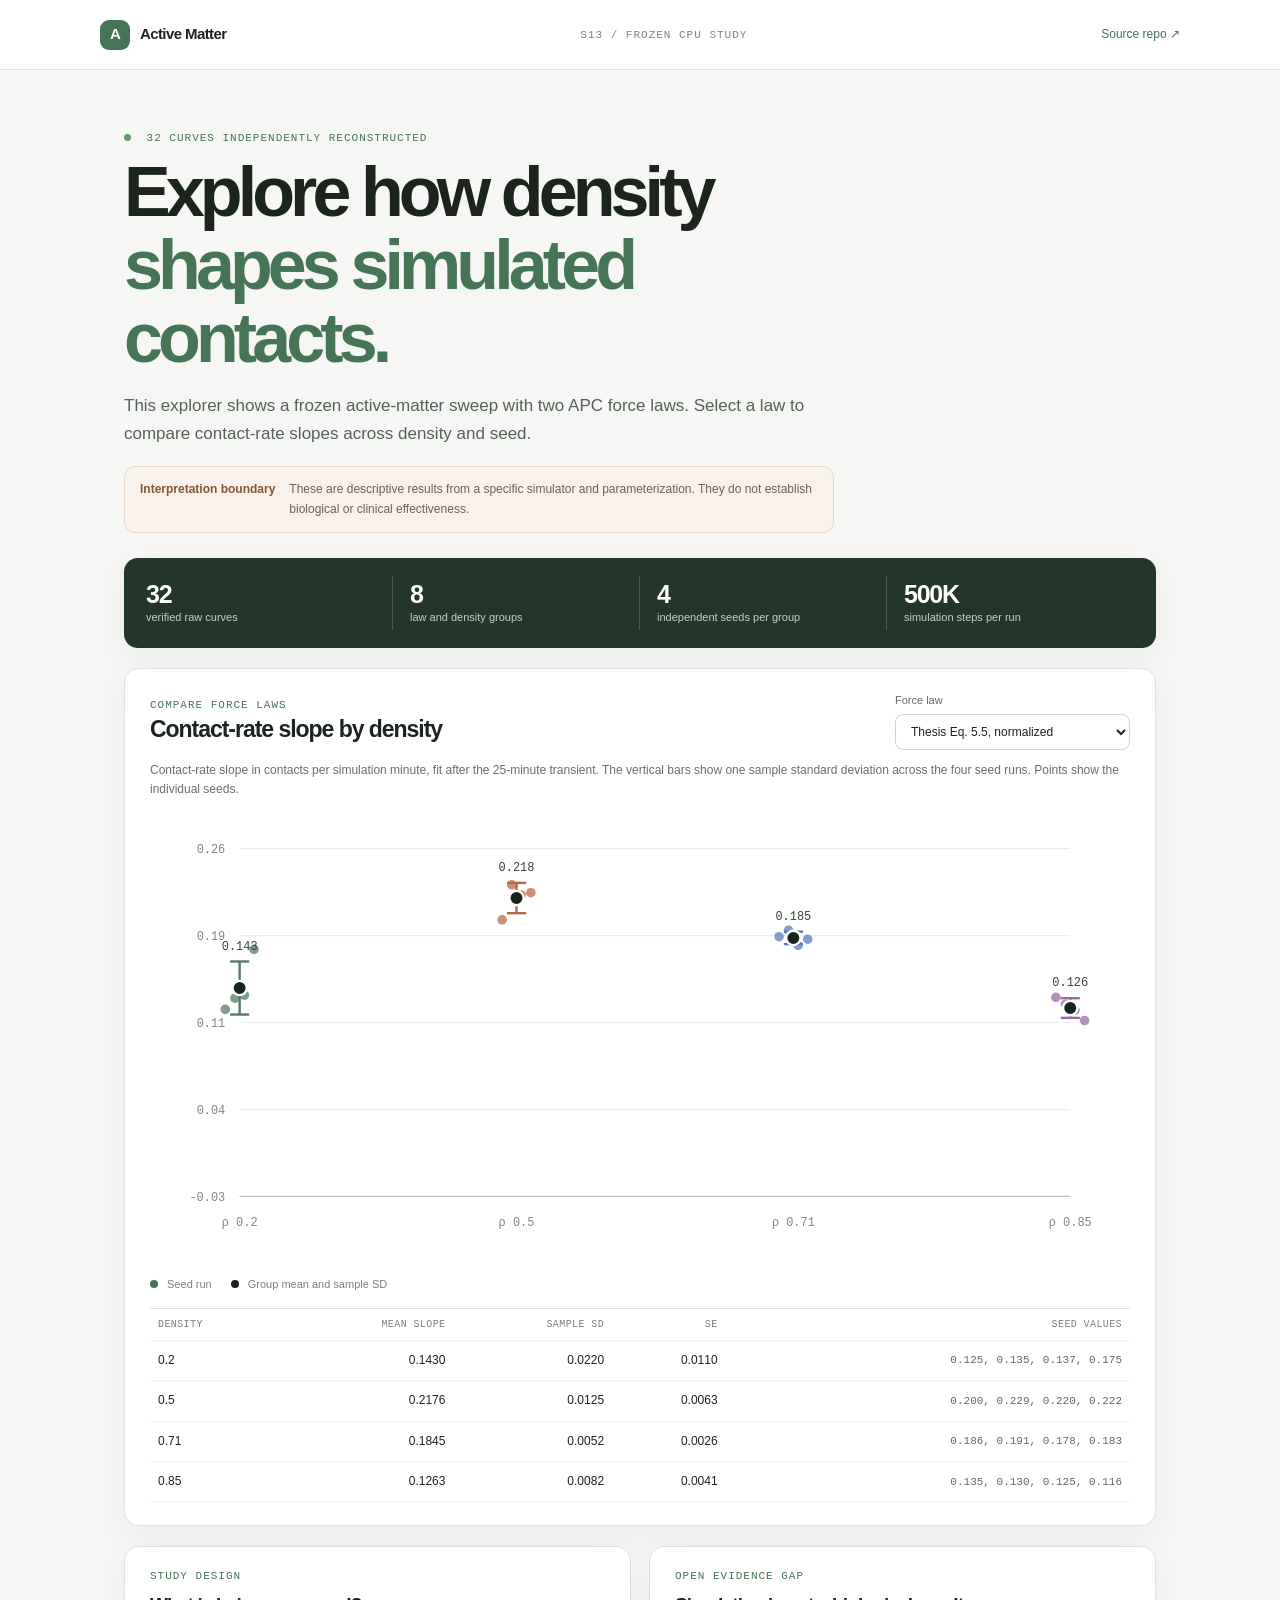
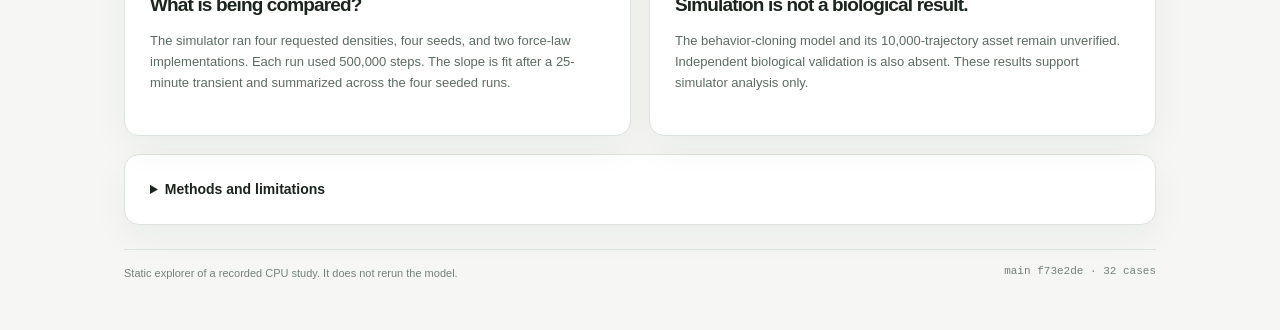
==== demo/index.html @ c91cf6b9 "Add active matter force law demo" ====
<!-- Static explorer for the frozen APC sweep and its independent raw-curve review. -->
<!doctype html>
<html lang="en">
<head>
  <meta charset="utf-8">
  <meta name="viewport" content="width=device-width, initial-scale=1">
  <meta name="description" content="Explore 32 verified active-matter APC simulator runs across two force laws, four densities, and four seeds.">
  <title>Active Matter | APC study explorer</title>
  <link rel="stylesheet" href="./style.css">
  <script src="./app.js" defer></script>
</head>
<body>
  <header class="topbar"><a class="brand" href="#top"><span class="brand-mark">A</span>Active Matter</a><span class="top-label">S13 / FROZEN CPU STUDY</span><a class="repo-link" href="https://github.com/lgoyal6/active-matter" target="_blank" rel="noreferrer">Source repo ↗</a></header>
  <main id="top">
    <section class="hero">
      <p class="eyebrow"><span class="status-dot"></span> 32 curves independently reconstructed</p>
      <h1>Explore how density<br><em>shapes simulated contacts.</em></h1>
      <p class="lede">This explorer shows a frozen active-matter sweep with two APC force laws. Select a law to compare contact-rate slopes across density and seed.</p>
      <div class="notice"><strong>Interpretation boundary</strong><span>These are descriptive results from a specific simulator and parameterization. They do not establish biological or clinical effectiveness.</span></div>
    </section>

    <section class="study-strip"><div><strong id="cases">32</strong><span>verified raw curves</span></div><div><strong id="groups">8</strong><span>law and density groups</span></div><div><strong id="seeds">4</strong><span>independent seeds per group</span></div><div><strong id="steps">500K</strong><span>simulation steps per run</span></div></section>

    <section class="panel explorer">
      <div class="section-head"><div><p class="eyebrow">Compare force laws</p><h2>Contact-rate slope by density</h2></div><label for="law">Force law <select id="law"></select></label></div>
      <p class="chart-note" id="metric-note"></p>
      <div class="chart-scroll"><svg id="density-chart" viewBox="0 0 820 390" role="img" aria-label="Contact-rate slope by density, with four seed points and mean with one standard deviation"></svg></div>
      <div class="legend"><span><i class="seed-point"></i> Seed run</span><span><i class="mean-point"></i> Group mean and sample SD</span></div>
      <div class="table-wrap"><table><thead><tr><th>Density</th><th>Mean slope</th><th>Sample SD</th><th>SE</th><th>Seed values</th></tr></thead><tbody id="density-table"></tbody></table></div>
    </section>

    <section class="grid-two">
      <article class="panel"><p class="eyebrow">Study design</p><h2>What is being compared?</h2><p>The simulator ran four requested densities, four seeds, and two force-law implementations. Each run used 500,000 steps. The slope is fit after a 25-minute transient and summarized across the four seeded runs.</p></article>
      <article class="panel"><p class="eyebrow">Open evidence gap</p><h2>Simulation is not a biological result.</h2><p>The behavior-cloning model and its 10,000-trajectory asset remain unverified. Independent biological validation is also absent. These results support simulator analysis only.</p></article>
    </section>

    <details class="panel methods"><summary>Methods and limitations</summary><ul id="limits"></ul><p class="provenance" id="provenance"></p></details>
    <footer><span>Static explorer of a recorded CPU study. It does not rerun the model.</span><span id="source-ref"></span></footer>
  </main>
</body>
</html>
---- demo/style.css ----
/* Responsive styles for the recorded study explorer.
   Seed runs and group summaries use separate visual marks. */
:root{color-scheme:light;--ink:#1c241e;--muted:#657069;--line:#dce3dd;--paper:#f6f7f4;--card:#fff;--green:#467456;--purple:#6a587c;--rust:#a45d3d;--shadow:0 12px 35px rgba(23,35,30,.05)}
*{box-sizing:border-box}body{margin:0;background:var(--paper);color:var(--ink);font:15px/1.62 -apple-system,BlinkMacSystemFont,'Segoe UI',sans-serif}.topbar{height:70px;padding:0 max(24px,calc((100vw - 1080px)/2));display:flex;justify-content:space-between;align-items:center;border-bottom:1px solid var(--line);background:#ffffffec;position:sticky;top:0;z-index:2;backdrop-filter:blur(12px)}a{color:inherit}.brand{display:flex;align-items:center;gap:10px;text-decoration:none;font-weight:700;letter-spacing:-.04em}.brand-mark{display:grid;place-items:center;width:30px;height:30px;border-radius:9px;background:var(--green);color:white}.top-label,.eyebrow{font:500 11px ui-monospace,SFMono-Regular,Menlo,monospace;letter-spacing:.09em;text-transform:uppercase}.top-label{color:#7a867e}.repo-link{font-size:12px;color:var(--green);text-decoration:none}main{max-width:1080px;margin:auto;padding:62px 24px 46px}.hero{max-width:760px;margin-bottom:25px}.eyebrow{color:var(--green);margin:0 0 12px}.status-dot{display:inline-block;width:7px;height:7px;background:#5f9b6b;border-radius:50%;margin-right:8px}h1{font-size:clamp(42px,6.5vw,70px);line-height:1.04;letter-spacing:-.07em;margin:0 0 18px;font-weight:800}h1 em{font-style:normal;color:var(--green)}.lede{font-size:17px;color:#536158;max-width:690px;margin-bottom:19px}.notice{display:flex;gap:14px;align-items:flex-start;padding:13px 15px;border:1px solid #e5d9cf;border-radius:11px;background:#f9f1eb;font-size:12px;max-width:710px}.notice strong{white-space:nowrap;color:#865437}.notice span{color:#705f53}.study-strip{display:grid;grid-template-columns:repeat(4,1fr);background:#24352a;color:#fff;border-radius:14px;padding:18px 22px;margin-bottom:20px;box-shadow:var(--shadow)}.study-strip div{padding:3px 17px;border-right:1px solid #ffffff30}.study-strip div:first-child{padding-left:0}.study-strip div:last-child{border:0}.study-strip strong,.study-strip span{display:block}.study-strip strong{font-size:25px;line-height:1.2;letter-spacing:-.05em}.study-strip span{font-size:11px;color:#c3d2c7}.panel{background:var(--card);border:1px solid var(--line);border-radius:15px;padding:23px 25px;box-shadow:var(--shadow)}.explorer{margin-bottom:20px}.section-head{display:flex;justify-content:space-between;align-items:flex-end;gap:20px}.section-head .eyebrow{margin-bottom:5px}h2{font-size:23px;line-height:1.2;letter-spacing:-.045em;margin:0 0 6px}.section-head label{font-size:11px;color:var(--muted)}select{display:block;margin-top:4px;min-width:235px;border:1px solid #ccd7cf;border-radius:8px;padding:9px 11px;background:#fff;color:var(--ink);font:inherit;font-size:12px}.chart-note{font-size:12px;color:var(--muted);margin:11px 0 0}.chart-scroll{overflow-x:auto;margin:8px 0 2px}.chart-scroll svg{display:block;width:100%;min-width:600px;height:auto}.grid-line{stroke:#e9eeea;stroke-width:1}.axis-line{stroke:#bdc9c1;stroke-width:1}.axis-label{font:10px ui-monospace,monospace;fill:#7c8981}.sd-line,.sd-cap{stroke-width:2}.seed-dot{opacity:.74}.mean-label{font:10px ui-monospace,monospace;fill:#34453b}.legend{display:flex;gap:19px;flex-wrap:wrap;font-size:11px;color:#77837c;padding:0 0 14px}.seed-point,.mean-point{display:inline-block;width:8px;height:8px;margin-right:6px;border-radius:50%}.seed-point{background:var(--green)}.mean-point{background:#17231e}.table-wrap{overflow-x:auto;border-top:1px solid var(--line)}table{width:100%;border-collapse:collapse;min-width:620px;font-size:12px}th,td{padding:10px 8px;text-align:right;border-bottom:1px solid #edf0ed}th:first-child,td:first-child{text-align:left}th{font:500 10px ui-monospace,monospace;color:#77837c;text-transform:uppercase;letter-spacing:.04em}.seed-values{font:11px ui-monospace,monospace;color:#5d6b62}.grid-two{display:grid;grid-template-columns:1fr 1fr;gap:18px}.grid-two .panel{min-height:190px}.grid-two h2{font-size:19px}.grid-two p:not(.eyebrow){font-size:13px;color:#5d6b62}.methods{margin-top:18px}.methods summary{cursor:pointer;font-weight:700;font-size:14px}.methods ul{padding-left:20px;font-size:12px;color:#5d6b62}.methods li{margin:7px 0}.provenance{font:10px ui-monospace,monospace;color:#78847d;overflow-wrap:anywhere}.methods .provenance{margin:15px 0 0}footer{display:flex;justify-content:space-between;gap:20px;border-top:1px solid var(--line);margin-top:24px;padding-top:15px;font-size:11px;color:#748178}footer span:last-child{font:11px ui-monospace,monospace}@media(max-width:700px){.topbar{padding:0 16px}.top-label{display:none}main{padding:40px 16px 30px}.lede{font-size:15px}.study-strip{grid-template-columns:1fr 1fr;gap:11px;padding:16px}.study-strip div{padding:3px 7px;border:0}.study-strip div:first-child{padding-left:7px}.section-head{align-items:flex-start;flex-direction:column}.panel{padding:19px 16px}.grid-two{grid-template-columns:1fr}.grid-two .panel{min-height:0}.notice{flex-direction:column;gap:2px}footer{flex-direction:column}}
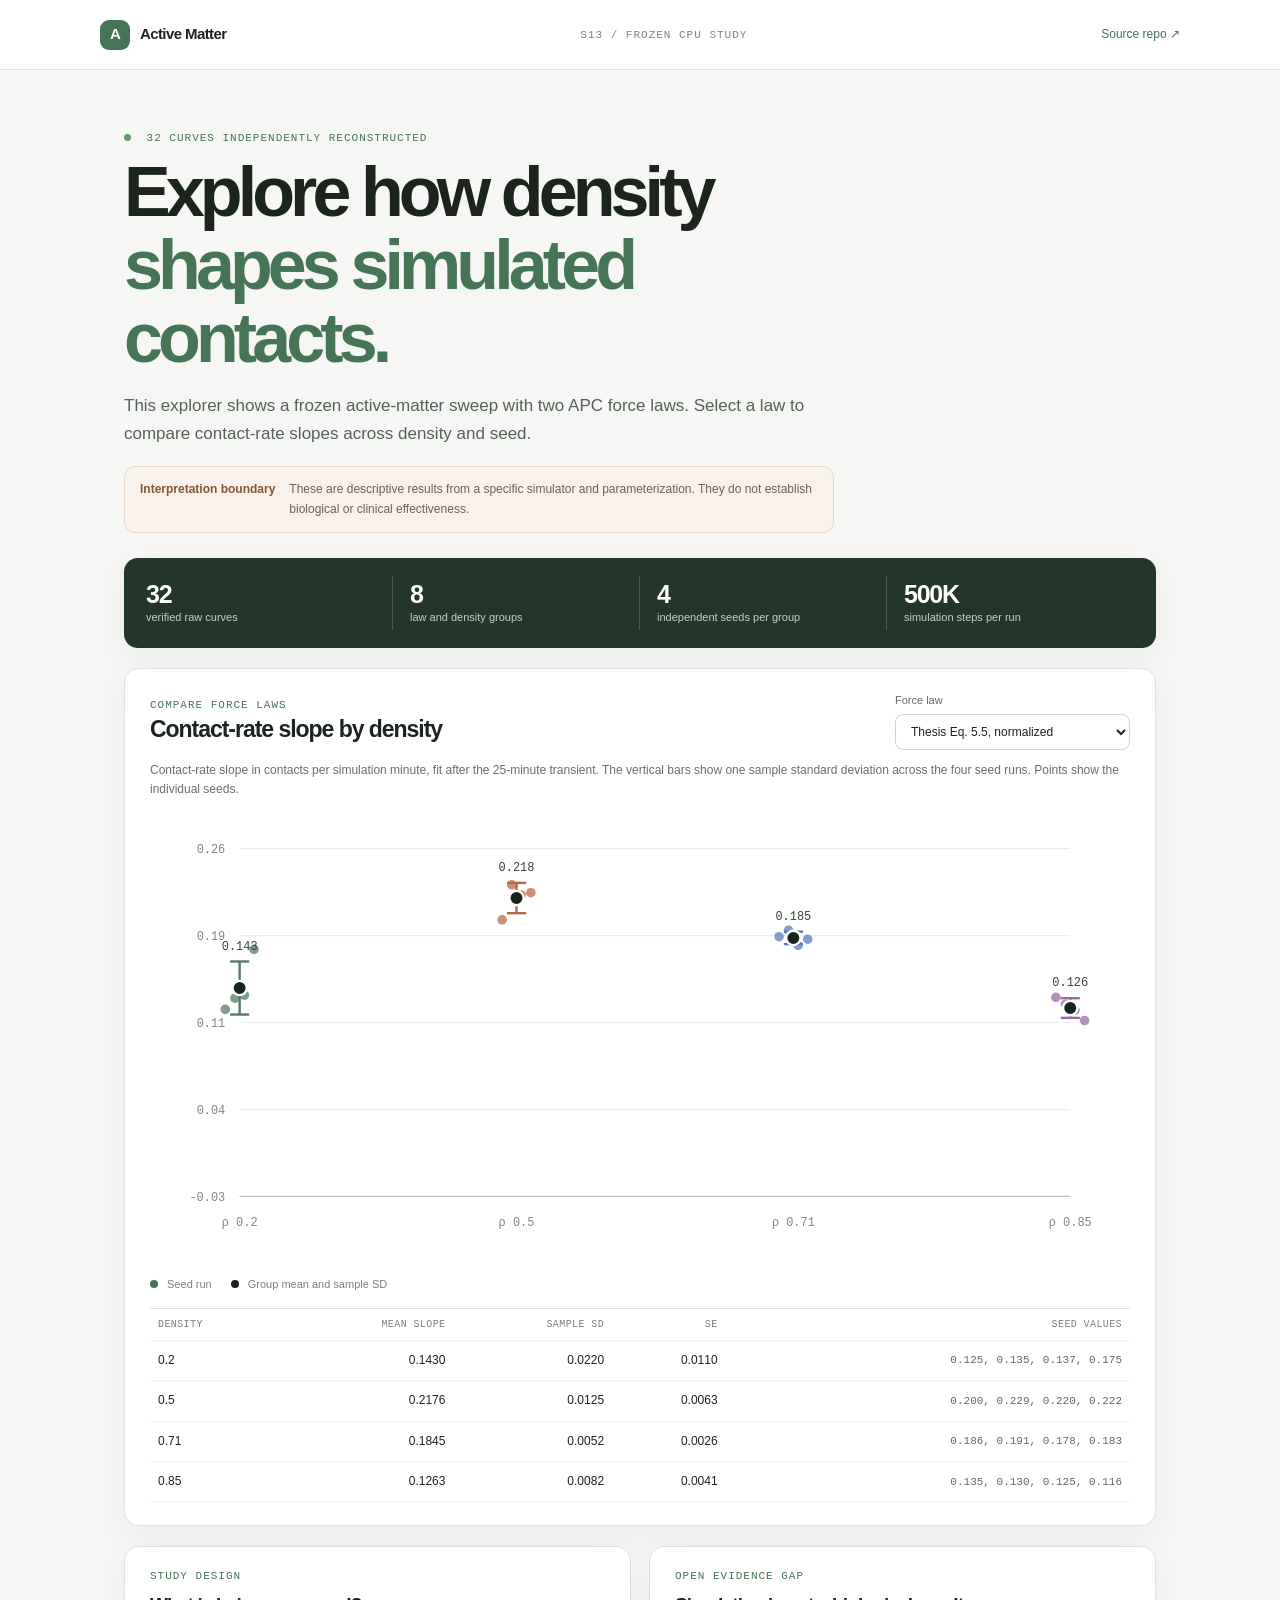
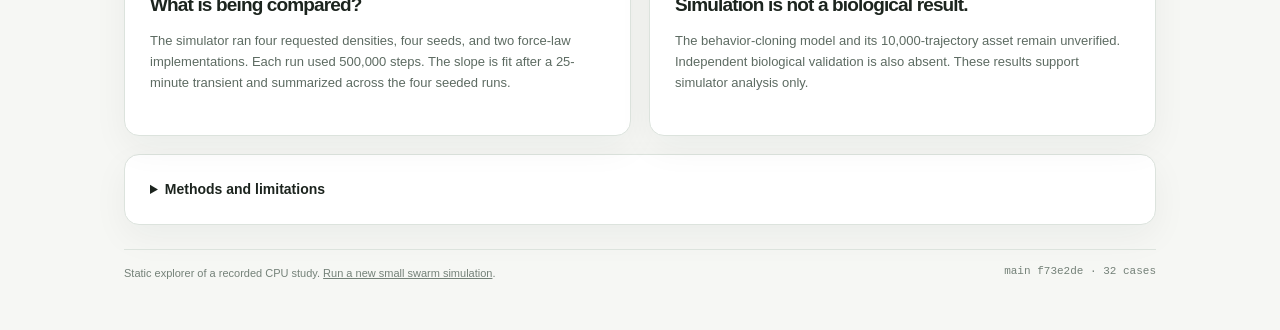
==== commit f4b89836: "Serve live swarm experiments alongside the recorded study" ====
--- a/demo/index.html
+++ b/demo/index.html
@@ -35,7 +35,7 @@
     </section>
 
     <details class="panel methods"><summary>Methods and limitations</summary><ul id="limits"></ul><p class="provenance" id="provenance"></p></details>
-    <footer><span>Static explorer of a recorded CPU study. It does not rerun the model.</span><span id="source-ref"></span></footer>
+    <footer><span>Static explorer of a recorded CPU study. <a href="/">Run a new small swarm simulation</a>.</span><span id="source-ref"></span></footer>
   </main>
 </body>
 </html>
